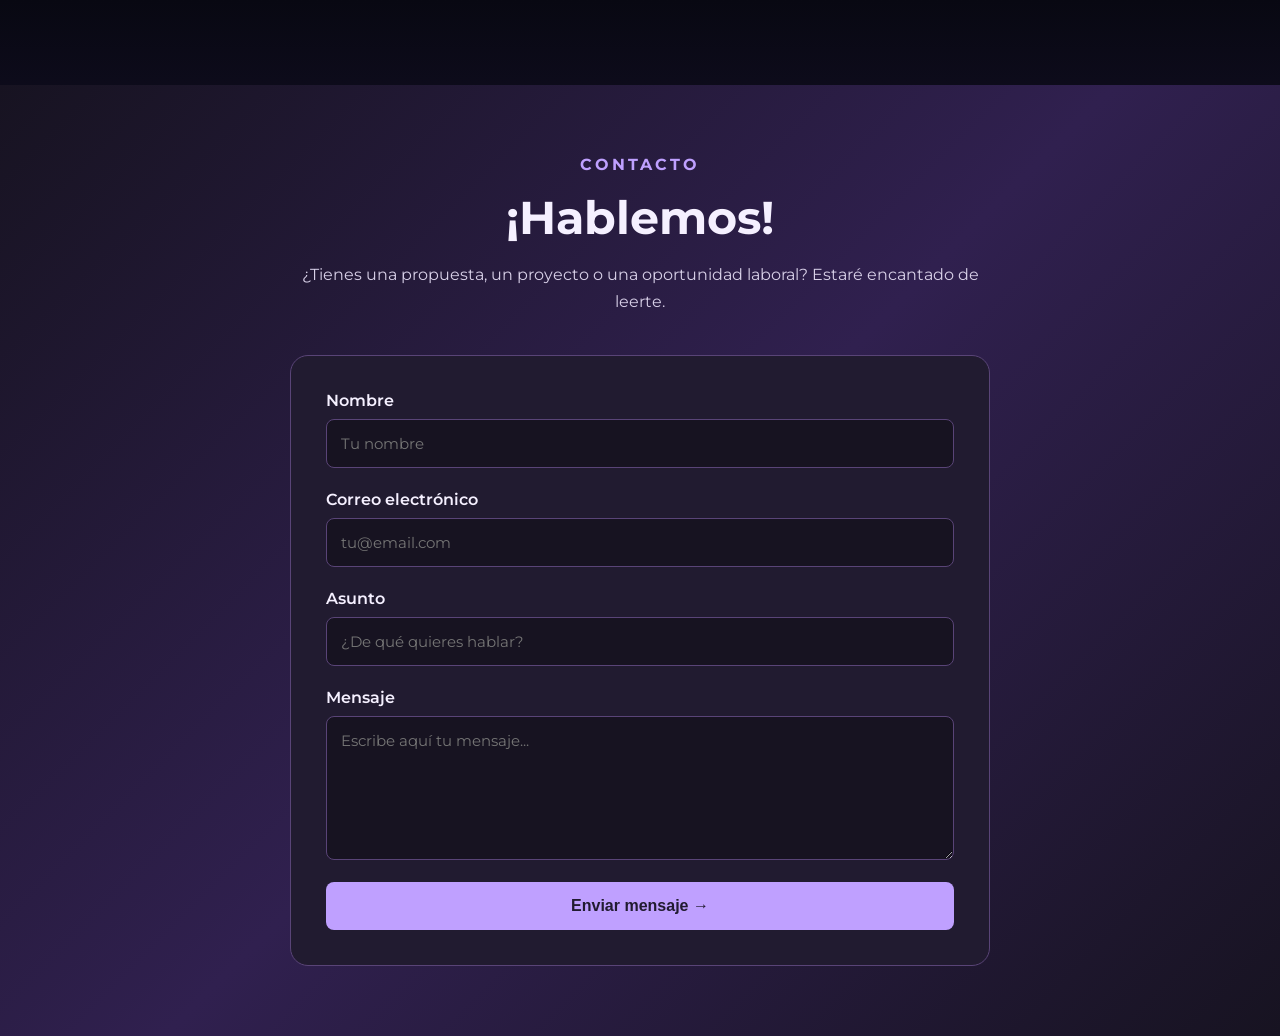
==== contacto.html @ fc7e5e3c "cambios en el header, enlaces a lnkdin, github, y curriculum completados, estilos de las paginas mej" ====
<!DOCTYPE html>
<html lang="es">

<head>
    <meta charset="UTF-8">
    <meta name="viewport" content="width=device-width, initial-scale=1.0">

    <title>Contacto | Christian Murillo</title>

    <meta name="description" content="Contacta con Christian Murillo, desarrollador web.">

    <!-- Google Fonts -->
    <link rel="preconnect" href="https://fonts.googleapis.com">
    <link rel="preconnect" href="https://fonts.gstatic.com" crossorigin>
    <link href="https://fonts.googleapis.com/css2?family=Montserrat:wght@400;600;700;800&display=swap" rel="stylesheet">

    <!-- CSS general -->
    <link rel="stylesheet" href="css/style.css">

    <!-- CSS de los componentes -->
    <link rel="stylesheet" href="css/header.css">
    <link rel="stylesheet" href="css/contacto.css">
</head>

<body>

    <!-- Cabecera -->
    <div id="header"></div>

    <!-- Contenido de contacto -->
    <main class="pagina-contacto">

        <section class="contenedor-contacto">

            <p class="etiqueta-contacto">CONTACTO</p>

            <h1>¡Hablemos!</h1>

            <p class="intro-contacto">
                ¿Tienes una propuesta, un proyecto o una oportunidad laboral?
                Estaré encantado de leerte.
            </p>

            <form
                name="contacto"
                method="POST"
                data-netlify="true"
                netlify-honeypot="bot-field"
                class="formulario-contacto"
            >

                <input type="hidden" name="form-name" value="contacto">

                <!-- Campo antispam -->
                <p class="campo-oculto">
                    <label>
                        No rellenes este campo:
                        <input name="bot-field">
                    </label>
                </p>

                <div class="campo">
                    <label for="nombre">Nombre</label>
                    <input
                        type="text"
                        id="nombre"
                        name="nombre"
                        placeholder="Tu nombre"
                        required
                    >
                </div>

                <div class="campo">
                    <label for="email">Correo electrónico</label>
                    <input
                        type="email"
                        id="email"
                        name="email"
                        placeholder="tu@email.com"
                        required
                    >
                </div>

                <div class="campo">
                    <label for="asunto">Asunto</label>
                    <input
                        type="text"
                        id="asunto"
                        name="asunto"
                        placeholder="¿De qué quieres hablar?"
                        required
                    >
                </div>

                <div class="campo">
                    <label for="mensaje">Mensaje</label>
                    <textarea
                        id="mensaje"
                        name="mensaje"
                        rows="6"
                        placeholder="Escribe aquí tu mensaje..."
                        required
                    ></textarea>
                </div>

                <button type="submit" class="boton-enviar">
                    Enviar mensaje →
                </button>

            </form>

        </section>

    </main>

    <!-- JavaScript -->
    <script src="js/contacto.js"></script>

</body>
</html>
---- css/style.css ----
/* CONFIGURACIÓN GENERAL */

* {
    margin: 0;
    padding: 0;
    box-sizing: border-box;
}


html {
    scroll-behavior: smooth;
}

    #presentacion,
    #proyectos,
    #habilidades {
    scroll-margin-top: 100px;
}


body {
    font-family: Arial, sans-serif;
    min-height: 100vh;
    margin: 0;
    padding-top: 85px;

    background: linear-gradient(
        to bottom,
        #080812 0%,
        #100D20 15%,
        #30205F 35%,
        #5636A8 50%,
        #30205F 65%,
        #100D20 85%,
        #080812 100%
    );

    background-repeat: no-repeat;
    background-attachment: fixed;
}

/* IMÁGENES GENERALES */

img {
    max-width: 100%;
}
---- css/header.css ----
/* ==========================================
   HEADER - BARRA DE NAVEGACIÓN
========================================== */


/* CABECERA FIJA */
header {
    position: fixed;
    top: 0;
    left: 0;
    width: 100%;
    z-index: 1000;
    box-sizing: border-box;

    background: rgba(41, 34, 56, 0.95);
    box-shadow: 0 3px 15px rgba(0, 0, 0, 0.35);

    backdrop-filter: blur(12px);
    -webkit-backdrop-filter: blur(12px);
}

/* BARRA DE NAVEGACIÓN */

.navbar {
    display: flex;
    justify-content: flex-start;
    align-items: center;

    width: 100%;
    box-sizing: border-box;
    padding: 12px 40px;
    gap: 30px;
}





/* ==========================================
   PERFIL: FOTO Y NOMBRE
========================================== */

.perfil {
    display: flex;
    align-items: center;
    gap: 12px;
}

.perfil img {
    width: 55px;
    height: 55px;

    border-radius: 50%;
    object-fit: cover;

    border: 2px solid #BFA0FF;
}

.perfil h2 {
    font-size: 20px;
    font-weight: 700;
    color: #FFFFFF;
}
.perfil a {
    display: block;
    border-radius: 50%;
}

.perfil img {
    transition: transform 0.3s ease;
}

.perfil a:hover img {
    transform: scale(1.08);
}

/* ==========================================
   ENLACES DE NAVEGACIÓN
========================================== */


.nav-links {
    display: flex;
    align-items: center;
    justify-content: flex-end;
    gap: 30px;

    list-style: none;
    margin: 0;
    padding: 0;
}


.nav-links li {
    position: relative;
}

.nav-links a {
    display: block;
    padding: 10px 0;

    color: #F5F0FF;

    font-size: 16px;
    font-weight: 600;

    text-decoration: none;

    transition: color 0.3s ease;
}

/* EFECTO HOVER */

.nav-links a:hover {
    color: #BFA0FF;
}

/* ==========================================
   MENÚS DESPLEGABLES
========================================== */

.dropdown {
    display: none;

    position: absolute;
    top: 100%;
    left: 0;

    min-width: 190px;

    background: #38304D;

    border: 1px solid rgba(191, 160, 255, 0.15);
    border-radius: 10px;

    box-shadow: 0 8px 20px rgba(0, 0, 0, 0.3);

    list-style: none;

    z-index: 100;
}

/* ENLACES DEL DESPLEGABLE */

.dropdown li a {
    padding: 13px 16px;

    color: #FFFFFF;

    font-size: 14px;
    font-weight: 500;

    transition: background 0.3s ease,
                color 0.3s ease;
}

/* HOVER DEL DESPLEGABLE */

.dropdown li a:hover {
    background: #51416F;
    color: #D6BFFF;
}

/* MOSTRAR DESPLEGABLE */

.nav-links li:hover > .dropdown,
.nav-links li:focus-within > .dropdown {
    display: block;
}

/* ==========================================
   ADAPTACIÓN A MÓVILES
========================================== */

@media (max-width: 700px) {
    .navbar {
        flex-direction: column;
        gap: 12px;
        padding: 10px 15px;
    }

    .nav-links {
        flex-wrap: wrap;
        justify-content: center;
        gap: 12px;
    }

    .nav-links a {
        font-size: 14px;
    }
}

/* REDES SOCIALES DEL HEADER */

.header-redes {
    display: flex;
    align-items: center;
    gap: 15px;
    margin-left: auto;
}

.header-redes a {
    display: flex;
    align-items: center;
    justify-content: center;

    width: 35px;
    height: 35px;

    transition: transform 0.3s ease;
}

.header-redes img {
    width: 100%;
    height: 100%;
    object-fit: contain;
}

.header-redes a:hover {
    transform: translateY(-3px) scale(1.08);
}
---- css/contacto.css ----
.pagina-contacto {
    min-height: 80vh;
    padding: 70px 20px;
    background: linear-gradient(135deg, #171321, #30204f, #171321);
    color: #F5F0FF;
    font-family: 'Montserrat', sans-serif;
}

.contenedor-contacto {
    max-width: 700px;
    margin: 0 auto;
}

.etiqueta-contacto {
    color: #BFA0FF;
    font-weight: 700;
    letter-spacing: 3px;
    text-align: center;
}

.contenedor-contacto h1 {
    text-align: center;
    font-size: 46px;
    margin: 15px 0;
}

.intro-contacto {
    text-align: center;
    line-height: 1.7;
    margin-bottom: 40px;
    color: #D8D0E8;
}

.formulario-contacto {
    display: flex;
    flex-direction: column;
    gap: 22px;
    padding: 35px;
    background: #211B30;
    border: 1px solid #594477;
    border-radius: 18px;
}

.campo {
    display: flex;
    flex-direction: column;
    gap: 9px;
}

.campo label {
    font-weight: 600;
}

.campo input,
.campo textarea {
    width: 100%;
    box-sizing: border-box;
    padding: 14px;
    border: 1px solid #594477;
    border-radius: 8px;
    background: #171321;
    color: white;
    font-family: inherit;
    font-size: 15px;
}

.campo input:focus,
.campo textarea:focus {
    outline: none;
    border-color: #BFA0FF;
}

.campo textarea {
    resize: vertical;
}

.boton-enviar {
    padding: 15px;
    border: none;
    border-radius: 8px;
    background: #BFA0FF;
    color: #211B30;
    font-weight: 700;
    font-size: 16px;
    cursor: pointer;
    transition: 0.3s;
}

.boton-enviar:hover {
    background: #D5C2FF;
    transform: translateY(-2px);
}

.campo-oculto {
    position: absolute;
    overflow: hidden;
    clip: rect(0, 0, 0, 0);
    height: 1px;
    width: 1px;
    margin: -1px;
    padding: 0;
    border: 0;
}

@media (max-width: 600px) {
    .pagina-contacto {
        padding: 45px 15px;
    }

    .contenedor-contacto h1 {
        font-size: 36px;
    }

    .formulario-contacto {
        padding: 22px;
    }
}
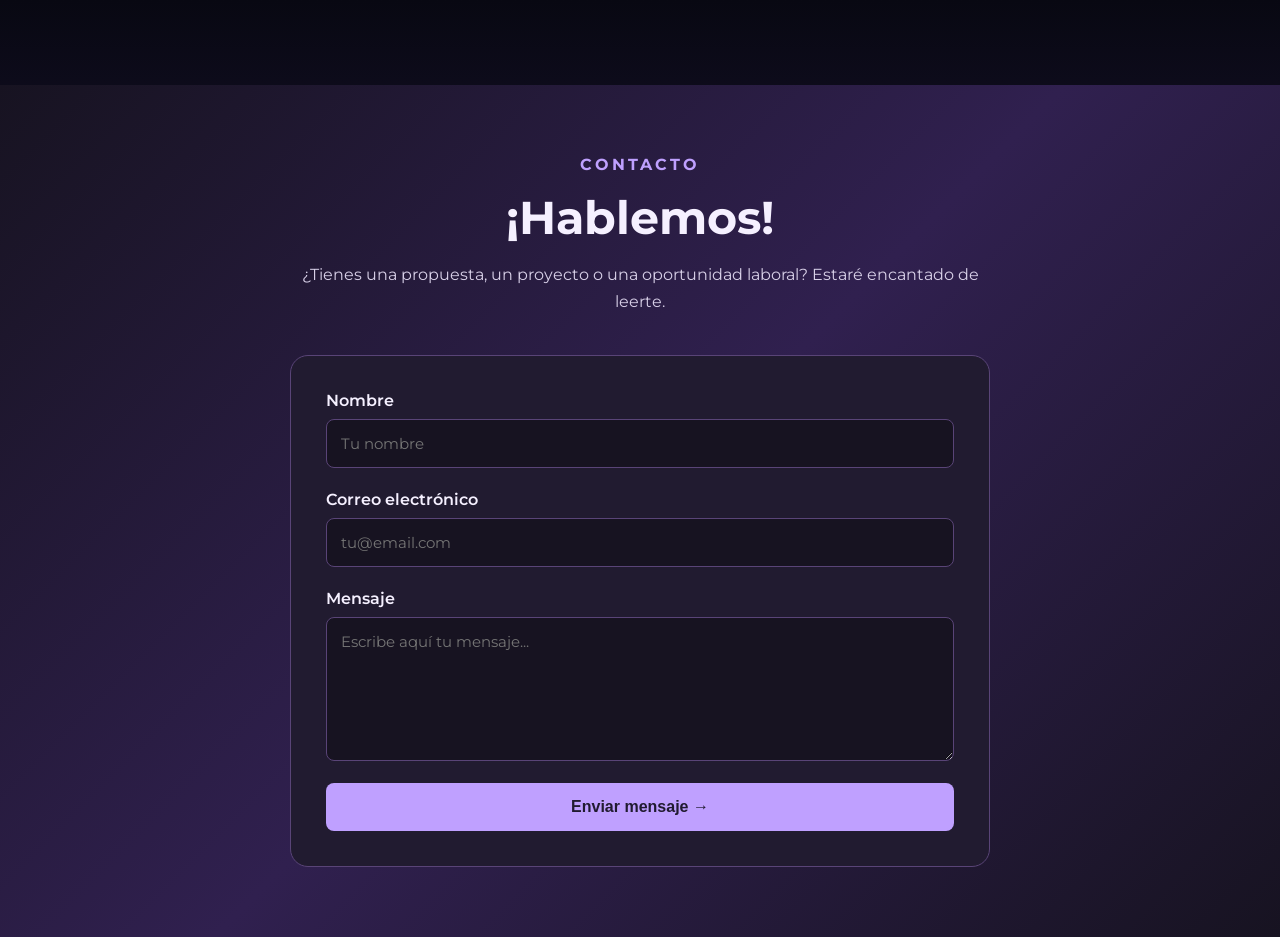
==== commit a0e5953d: "arreglo de la pagina contacto, se ha eliminado 'asunto'" ====
--- a/contacto.html
+++ b/contacto.html
@@ -83,17 +83,6 @@
                 </div>
 
                 <div class="campo">
-                    <label for="asunto">Asunto</label>
-                    <input
-                        type="text"
-                        id="asunto"
-                        name="asunto"
-                        placeholder="¿De qué quieres hablar?"
-                        required
-                    >
-                </div>
-
-                <div class="campo">
                     <label for="mensaje">Mensaje</label>
                     <textarea
                         id="mensaje"
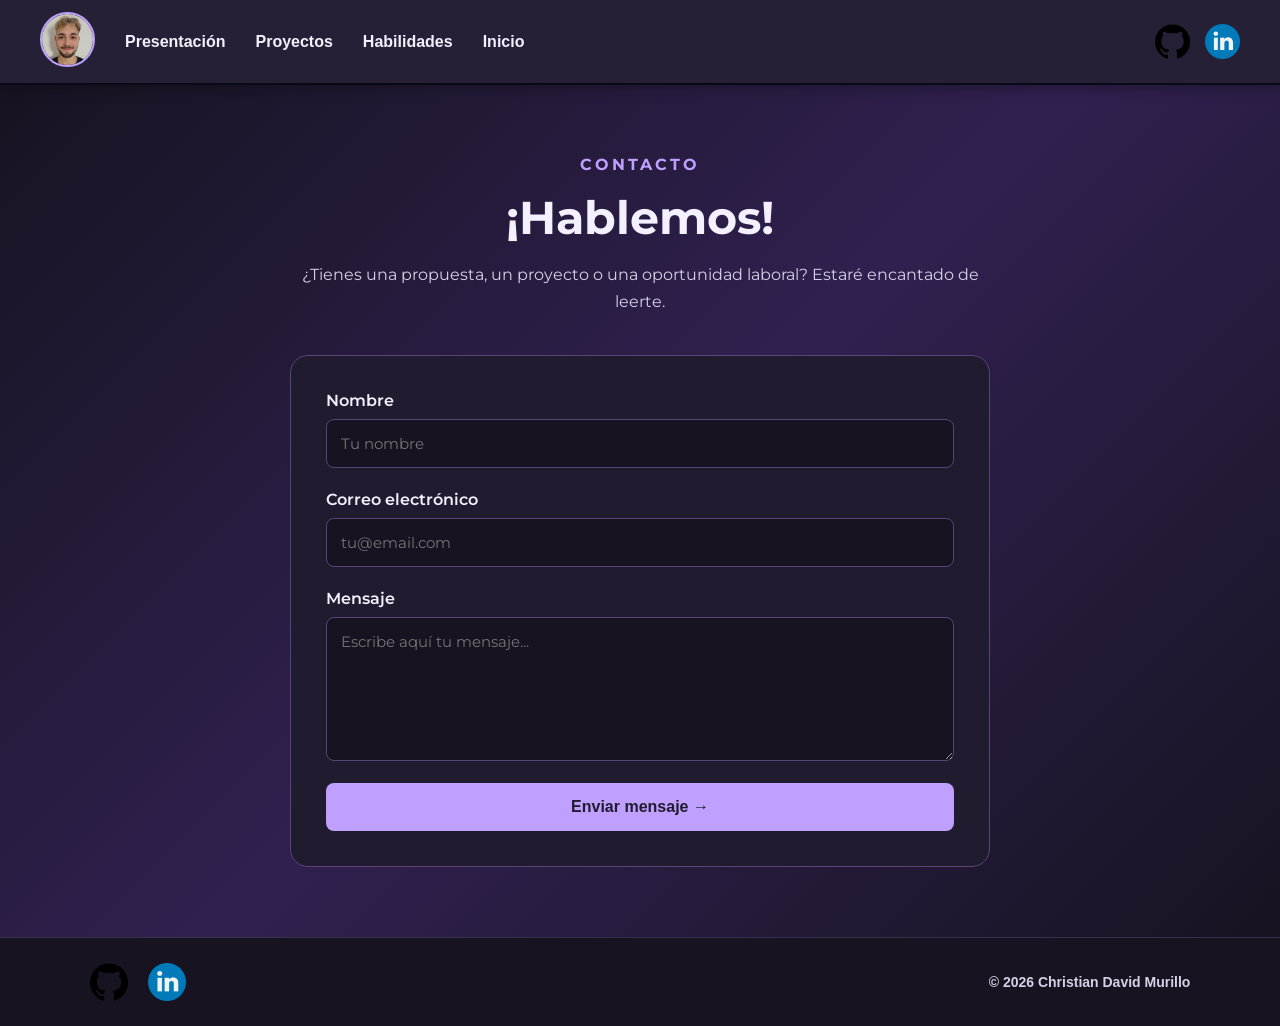
==== commit 2e2361bd: "Fix contact form with Netlify Forms and enable form detection (6b007df7463a3b58c2aff940) Co-Authored" ====
--- a/contacto.html
+++ b/contacto.html
@@ -9,6 +9,7 @@
     <title>Contacto | Christian Murillo</title>
 
     <meta name="description" content="Contacta con Christian Murillo, desarrollador web.">
+    <link rel="icon" type="image/png" href="img/logoCDM.png">
 
     <!-- Google Fonts -->
     <link rel="preconnect" href="https://fonts.googleapis.com">
@@ -21,6 +22,7 @@
     <!-- CSS de los componentes -->
     <link rel="stylesheet" href="css/header.css">
     <link rel="stylesheet" href="css/contacto.css">
+    <link rel="stylesheet" href="css/footer.css">
 </head>
 
 <body>
@@ -45,12 +47,14 @@
             <form
                 name="contacto"
                 method="POST"
+                action="/gracias"
                 data-netlify="true"
                 netlify-honeypot="bot-field"
                 class="formulario-contacto"
             >
 
                 <input type="hidden" name="form-name" value="contacto">
+                <input type="hidden" name="subject" value="Nuevo mensaje desde el portafolio (%{submissionId})">
 
                 <!-- Campo antispam -->
                 <p class="campo-oculto">
@@ -97,12 +101,17 @@
                     Enviar mensaje →
                 </button>
 
+                <p id="estado-formulario" class="estado-formulario" role="status" aria-live="polite"></p>
+
             </form>
 
         </section>
 
     </main>
 
+    <!-- Pie de página -->
+    <div id="footer-container"></div>
+
     <!-- JavaScript -->
     <script src="js/contacto.js"></script>
 
--- a/css/contacto.css
+++ b/css/contacto.css
@@ -92,6 +92,51 @@
     transform: translateY(-2px);
 }
 
+.boton-enviar:disabled {
+    opacity: 0.7;
+    cursor: wait;
+    transform: none;
+}
+
+.estado-formulario {
+    margin: 0;
+    text-align: center;
+    line-height: 1.6;
+    font-weight: 600;
+}
+
+.estado-formulario:empty {
+    display: none;
+}
+
+.estado-ok {
+    color: #9BE7B0;
+}
+
+.estado-error {
+    color: #FF9C9C;
+}
+
+.boton-volver {
+    display: inline-block;
+    margin-top: 10px;
+    padding: 15px 30px;
+    border-radius: 8px;
+    background: #BFA0FF;
+    color: #211B30;
+    font-weight: 700;
+    text-decoration: none;
+    transition: 0.3s;
+}
+
+.boton-volver:hover {
+    background: #D5C2FF;
+}
+
+.contenedor-gracias {
+    text-align: center;
+}
+
 .campo-oculto {
     position: absolute;
     overflow: hidden;
--- a/css/footer.css
+++ b/css/footer.css
@@ -0,0 +1,67 @@
+
+/* FOOTER */
+
+.footer {
+    width: 100%;
+    box-sizing: border-box;
+
+    display: flex;
+    justify-content: space-between;
+    align-items: center;
+
+    padding: 25px 7%;
+
+    background: #171321;
+    color: #F5F0FF;
+
+    border-top: 1px solid rgba(191, 160, 255, 0.2);
+}
+
+/* REDES SOCIALES */
+
+.footer-redes {
+    display: flex;
+    align-items: center;
+    gap: 20px;
+}
+
+.footer-redes a {
+    display: flex;
+    align-items: center;
+    justify-content: center;
+
+    width: 38px;
+    height: 38px;
+
+    transition: transform 0.3s ease;
+}
+
+.footer-redes img {
+    width: 100%;
+    height: 100%;
+    object-fit: contain;
+}
+
+.footer-redes a:hover {
+    transform: translateY(-4px);
+}
+
+/* AUTOR */
+
+.footer-autor p {
+    margin: 0;
+    font-size: 14px;
+    font-weight: 600;
+    color: #D8D0E8;
+}
+
+/* MÓVILES */
+
+@media (max-width: 600px) {
+    .footer {
+        flex-direction: column;
+        gap: 18px;
+        padding: 25px 15px;
+        text-align: center;
+    }
+}
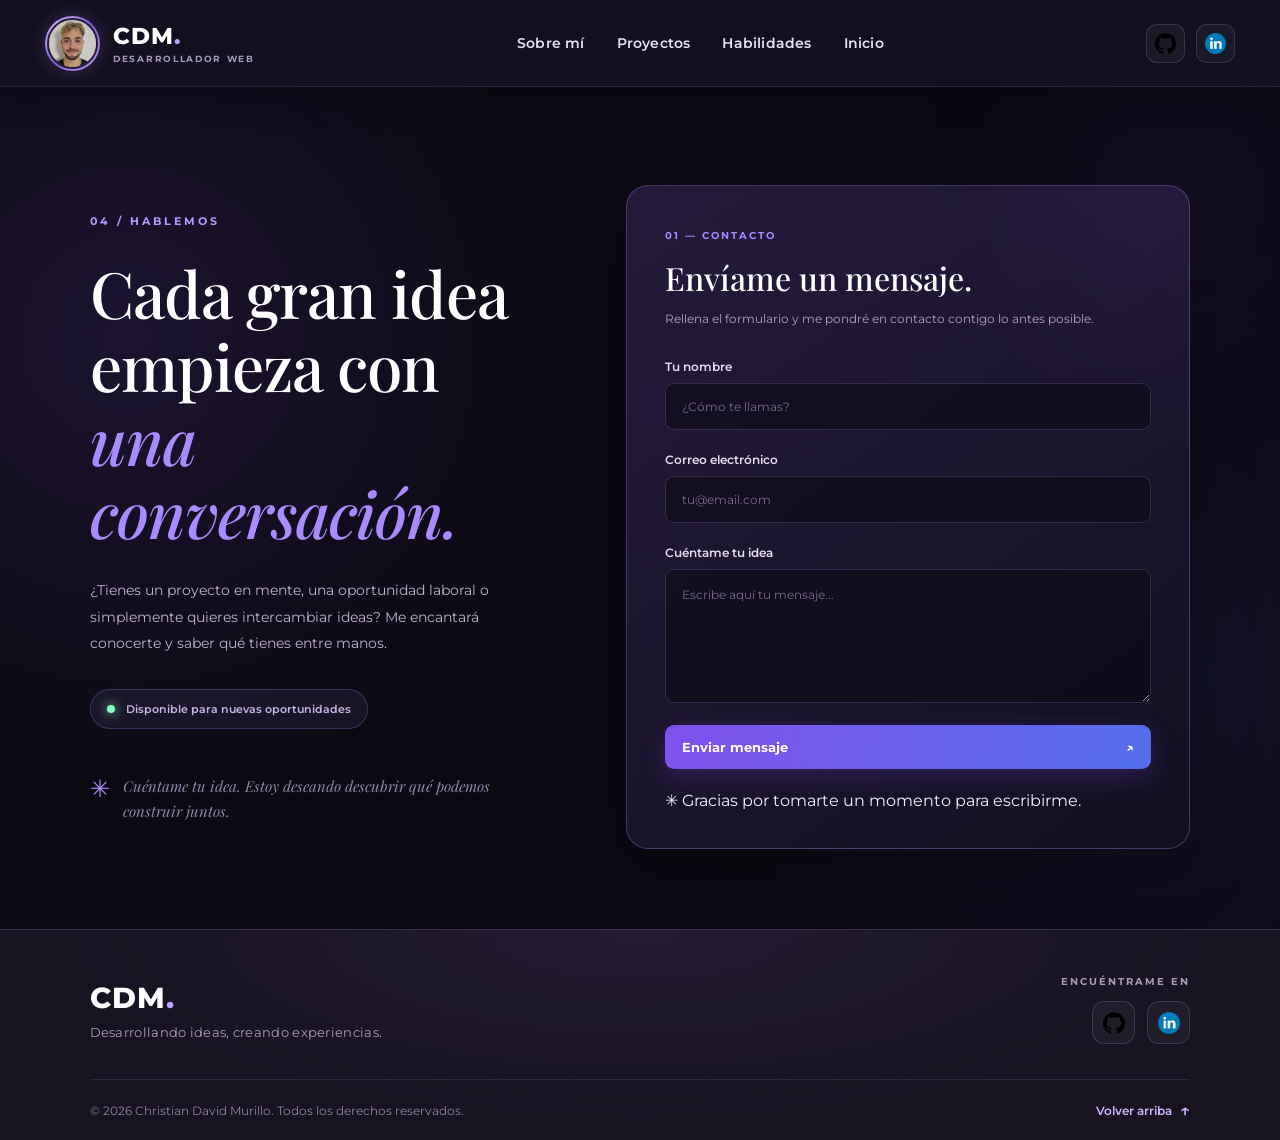
==== commit c438c56c: "Mejorar diseño de proyectos y animaciones del portfolio" ====
--- a/contacto.html
+++ b/contacto.html
@@ -6,7 +6,7 @@
     <meta charset="UTF-8">
     <meta name="viewport" content="width=device-width, initial-scale=1.0">
 
-    <title>Contacto | Christian Murillo</title>
+    <title>Contacto | Christian David Murillo</title>
 
     <meta name="description" content="Contacta con Christian Murillo, desarrollador web.">
     <link rel="icon" type="image/png" href="img/logoCDM.png">
@@ -14,12 +14,13 @@
     <!-- Google Fonts -->
     <link rel="preconnect" href="https://fonts.googleapis.com">
     <link rel="preconnect" href="https://fonts.gstatic.com" crossorigin>
-    <link href="https://fonts.googleapis.com/css2?family=Montserrat:wght@400;600;700;800&display=swap" rel="stylesheet">
 
-    <!-- CSS general -->
+    <link href="https://fonts.googleapis.com/css2?family=Montserrat:wght@400;500;600;700;800&family=Playfair+Display:wght@400;500;600&display=swap"
+          rel="stylesheet">
+
+    <!-- CSS -->
+    <link rel="stylesheet" href="css/animaciones.css">
     <link rel="stylesheet" href="css/style.css">
-
-    <!-- CSS de los componentes -->
     <link rel="stylesheet" href="css/header.css">
     <link rel="stylesheet" href="css/contacto.css">
     <link rel="stylesheet" href="css/footer.css">
@@ -27,92 +28,149 @@
 
 <body>
 
-    <!-- Cabecera -->
+    <!-- HEADER -->
     <div id="header"></div>
 
-    <!-- Contenido de contacto -->
     <main class="pagina-contacto">
 
         <section class="contenedor-contacto">
 
-            <p class="etiqueta-contacto">CONTACTO</p>
+            <!-- PRESENTACIÓN IZQUIERDA -->
+            <div class="contenido-contacto">
 
-            <h1>¡Hablemos!</h1>
+                <span class="sobre-titulo-contacto">04 / HABLEMOS</span>
 
-            <p class="intro-contacto">
-                ¿Tienes una propuesta, un proyecto o una oportunidad laboral?
-                Estaré encantado de leerte.
-            </p>
+                <h1>
+                    Cada gran idea
+                    empieza con
+                    <span>una conversación.</span>
+                </h1>
 
-            <form
-                name="contacto"
-                method="POST"
-                action="/gracias"
-                data-netlify="true"
-                netlify-honeypot="bot-field"
-                class="formulario-contacto"
-            >
+                <p class="intro-contacto">
+                    ¿Tienes un proyecto en mente, una oportunidad
+                    laboral o simplemente quieres intercambiar ideas?
 
-                <input type="hidden" name="form-name" value="contacto">
-                <input type="hidden" name="subject" value="Nuevo mensaje desde el portafolio (%{submissionId})">
-
-                <!-- Campo antispam -->
-                <p class="campo-oculto">
-                    <label>
-                        No rellenes este campo:
-                        <input name="bot-field">
-                    </label>
+                    Me encantará conocerte y saber qué tienes entre manos.
                 </p>
 
-                <div class="campo">
-                    <label for="nombre">Nombre</label>
-                    <input
-                        type="text"
-                        id="nombre"
-                        name="nombre"
-                        placeholder="Tu nombre"
-                        required
-                    >
+                <div class="disponibilidad-contacto">
+                    <span class="punto-contacto"></span>
+                    Disponible para nuevas oportunidades
                 </div>
 
-                <div class="campo">
-                    <label for="email">Correo electrónico</label>
-                    <input
-                        type="email"
-                        id="email"
-                        name="email"
-                        placeholder="tu@email.com"
-                        required
-                    >
+                <div class="detalle-contacto">
+                    <span class="detalle-contacto-icono">✳</span>
+
+                    <p>
+                        Cuéntame tu idea. Estoy deseando descubrir
+                        qué podemos construir juntos.
+                    </p>
                 </div>
 
-                <div class="campo">
-                    <label for="mensaje">Mensaje</label>
-                    <textarea
-                        id="mensaje"
-                        name="mensaje"
-                        rows="6"
-                        placeholder="Escribe aquí tu mensaje..."
-                        required
-                    ></textarea>
+            </div>
+
+            <!-- FORMULARIO DERECHA -->
+            <div class="panel-formulario">
+
+                <div class="cabecera-formulario">
+
+                    <span class="numero-formulario">01 — CONTACTO</span>
+
+                    <h2>Envíame un mensaje.</h2>
+
+                    <p>
+                        Rellena el formulario y me pondré en contacto
+                        contigo lo antes posible.
+                    </p>
+
                 </div>
 
-                <button type="submit" class="boton-enviar">
-                    Enviar mensaje →
-                </button>
+                <form
+                    name="contacto"
+                    method="POST"
+                    action="/gracias"
+                    data-netlify="true"
+                    netlify-honeypot="bot-field"
+                    class="formulario-contacto"
+                >
 
-                <p id="estado-formulario" class="estado-formulario" role="status" aria-live="polite"></p>
+                    <input type="hidden" name="form-name" value="contacto">
+                    <input type="hidden" name="subject" value="Nuevo mensaje desde el portafolio (%{submissionId})">
 
-            </form>
+                    <!-- CAMPO ANTISPAM -->
+                    <p class="campo-oculto">
+                        <label>
+                            No rellenes este campo:
+                            <input name="bot-field">
+                        </label>
+                    </p>
+
+                    <div class="campo">
+                        <label for="nombre">Tu nombre</label>
+
+                        <input
+                            type="text"
+                            id="nombre"
+                            name="nombre"
+                            placeholder="¿Cómo te llamas?"
+                            autocomplete="name"
+                            required
+                        >
+                    </div>
+
+                    <div class="campo">
+                        <label for="email">Correo electrónico</label>
+
+                        <input
+                            type="email"
+                            id="email"
+                            name="email"
+                            placeholder="tu@email.com"
+                            autocomplete="email"
+                            required
+                        >
+                    </div>
+
+                    <div class="campo">
+                        <label for="mensaje">Cuéntame tu idea</label>
+
+                        <textarea
+                            id="mensaje"
+                            name="mensaje"
+                            rows="5"
+                            placeholder="Escribe aquí tu mensaje..."
+                            required
+                        ></textarea>
+                    </div>
+
+                    <button type="submit" class="boton-enviar">
+                        <span>Enviar mensaje</span>
+                        <span class="flecha-enviar">↗</span>
+                    </button>
+
+                    <p class="nota-formulario">
+                        ✳ Gracias por tomarte un momento para escribirme.
+                    </p>
+
+                    <p
+                        id="estado-formulario"
+                        class="estado-formulario"
+                        role="status"
+                        aria-live="polite"
+                    ></p>
+
+                </form>
+
+            </div>
 
         </section>
 
     </main>
 
-    <!-- Pie de página -->
+    <!-- FOOTER -->
     <div id="footer-container"></div>
 
-    <!-- JavaScript -->
+    <!-- JAVASCRIPT -->
     <script src="js/contacto.js"></script>
 
 </body>
--- a/css/animaciones.css
+++ b/css/animaciones.css
@@ -0,0 +1,149 @@
+
+/* =========================================
+   ANIMACIONES GENERALES
+========================================= */
+
+/* Entrada suave de elementos */
+
+.revelar {
+    opacity: 0;
+    transform: translateY(35px);
+    transition:
+        opacity 0.8s ease,
+        transform 0.8s cubic-bezier(0.2, 0.7, 0.2, 1);
+}
+
+.revelar.visible {
+    opacity: 1;
+    transform: translateY(0);
+}
+
+/* Entrada especial para el título principal */
+
+#presentacion h1,
+#presentacion h2 {
+    animation: aparecerTitulo 1s ease both;
+}
+
+@keyframes aparecerTitulo {
+    from {
+        opacity: 0;
+        transform: translateY(25px);
+        filter: blur(5px);
+    }
+
+    to {
+        opacity: 1;
+        transform: translateY(0);
+        filter: blur(0);
+    }
+}
+
+/* =========================================
+   BRILLO DINÁMICO DE LAS TARJETAS
+========================================= */
+
+.efecto-brillo {
+    position: relative;
+    isolation: isolate;
+    overflow: hidden;
+}
+
+.efecto-brillo::before {
+    content: "";
+    position: absolute;
+    inset: 0;
+    z-index: -1;
+    pointer-events: none;
+
+    background: radial-gradient(
+        350px circle at var(--mouse-x, 50%) var(--mouse-y, 50%),
+        rgba(177, 133, 255, 0.18),
+        transparent 65%
+    );
+
+    opacity: 0;
+    transition: opacity 0.35s ease;
+}
+
+.efecto-brillo:hover::before {
+    opacity: 1;
+}
+
+/* =========================================
+   NAVBAR AL HACER SCROLL
+========================================= */
+
+.site-header {
+    transition:
+        background 0.35s ease,
+        box-shadow 0.35s ease,
+        padding 0.35s ease;
+}
+
+.site-header.navbar-scroll {
+    background: rgba(12, 9, 25, 0.94);
+    box-shadow: 0 8px 30px rgba(0, 0, 0, 0.3);
+    backdrop-filter: blur(18px);
+}
+
+/* =========================================
+   BARRA DE PROGRESO
+========================================= */
+
+.barra-progreso {
+    position: fixed;
+    top: 0;
+    left: 0;
+    width: 0%;
+    height: 3px;
+    z-index: 9999;
+
+    background: linear-gradient(
+        90deg,
+        #6845a5,
+        #a985ec,
+        #d6bfff
+    );
+
+    box-shadow: 0 0 12px rgba(169, 133, 236, 0.7);
+}
+
+/* =========================================
+   ACCESIBILIDAD
+========================================= */
+
+@media (prefers-reduced-motion: reduce) {
+    .revelar,
+    .site-header,
+    .efecto-brillo::before {
+        transition: none !important;
+    }
+
+    #presentacion h1,
+    #presentacion h2 {
+        animation: none !important;
+    }
+
+    .revelar {
+        opacity: 1;
+        transform: none;
+    }
+}
+body {
+    opacity: 1;
+}
+
+body.pagina-cargada {
+    animation: entradaPagina 0.7s ease both;
+}
+
+@keyframes entradaPagina {
+    from {
+        opacity: 0.85;
+    }
+
+    to {
+        opacity: 1;
+    }
+}
--- a/css/style.css
+++ b/css/style.css
@@ -7,41 +7,93 @@
     box-sizing: border-box;
 }
 
-
 html {
     scroll-behavior: smooth;
 }
 
-    #presentacion,
-    #proyectos,
-    #habilidades {
-    scroll-margin-top: 100px;
+body {
+    font-family: 'Montserrat', sans-serif;
+    min-height: 100vh;
+    padding-top: 85px;
+    background: #0b0912;
+    color: #ffffff;
 }
-
-
-body {
-    font-family: Arial, sans-serif;
-    min-height: 100vh;
-    margin: 0;
-    padding-top: 85px;
-
-    background: linear-gradient(
-        to bottom,
-        #080812 0%,
-        #100D20 15%,
-        #30205F 35%,
-        #5636A8 50%,
-        #30205F 65%,
-        #100D20 85%,
-        #080812 100%
-    );
-
-    background-repeat: no-repeat;
-    background-attachment: fixed;
-}
-
-/* IMÁGENES GENERALES */
 
 img {
     max-width: 100%;
 }
+
+#presentacion,
+#proyectos,
+#habilidades {
+    scroll-margin-top: 100px;
+}
+
+::selection {
+    background: #8153dc;
+    color: white;
+}
+
+/* ANIMACIONES GENERALES */
+
+.hero-texto,
+.hero-foto {
+    opacity: 0;
+    transition: opacity 0.9s ease, transform 0.9s ease;
+}
+
+.hero-texto {
+    transform: translateX(-35px);
+}
+
+.hero-foto {
+    transform: translateX(35px);
+}
+
+.pagina-cargada .hero-texto,
+.pagina-cargada .hero-foto {
+    opacity: 1;
+    transform: translateX(0);
+}
+
+/* ELEMENTOS QUE APARECEN AL HACER SCROLL */
+
+.revelar {
+    opacity: 0;
+    transform: translateY(35px);
+    transition: opacity 0.7s ease, transform 0.7s ease;
+}
+
+.revelar.visible {
+    opacity: 1;
+    transform: translateY(0);
+}
+
+/* MOVIMIENTO FLOTANTE DE LA FOTO */
+
+.hero-foto-marco {
+    animation: fotoFlotante 5s ease-in-out infinite;
+}
+
+@keyframes fotoFlotante {
+    0%, 100% {
+        transform: translateY(0);
+    }
+
+    50% {
+        transform: translateY(-12px);
+    }
+}
+
+/* ACCESIBILIDAD */
+
+@media (prefers-reduced-motion: reduce) {
+    *,
+    *::before,
+    *::after {
+        animation-duration: 0.01ms !important;
+        animation-iteration-count: 1 !important;
+        transition-duration: 0.01ms !important;
+        scroll-behavior: auto !important;
+    }
+}
--- a/css/header.css
+++ b/css/header.css
@@ -1,223 +1,418 @@
 
 /* ==========================================
-   HEADER - BARRA DE NAVEGACIÓN
-========================================== */
-
-
-/* CABECERA FIJA */
-header {
+   HEADER PREMIUM - CDM
+========================================== */
+
+.site-header {
     position: fixed;
     top: 0;
     left: 0;
     width: 100%;
     z-index: 1000;
+
+    background: rgba(20, 16, 32, 0.88);
+
+    border-bottom: 1px solid rgba(191, 160, 255, 0.13);
+
+    box-shadow: 0 8px 35px rgba(0, 0, 0, 0.25);
+
+    backdrop-filter: blur(20px);
+    -webkit-backdrop-filter: blur(20px);
+
     box-sizing: border-box;
-
-    background: rgba(41, 34, 56, 0.95);
-    box-shadow: 0 3px 15px rgba(0, 0, 0, 0.35);
-
-    backdrop-filter: blur(12px);
-    -webkit-backdrop-filter: blur(12px);
-}
-
-/* BARRA DE NAVEGACIÓN */
+}
+
+/* ==========================================
+   CONTENEDOR PRINCIPAL
+========================================== */
 
 .navbar {
     display: flex;
-    justify-content: flex-start;
-    align-items: center;
+    align-items: center;
+    justify-content: space-between;
 
     width: 100%;
+    max-width: 1500px;
+    min-height: 86px;
+
+    margin: 0 auto;
+    padding: 12px 45px;
+
     box-sizing: border-box;
-    padding: 12px 40px;
     gap: 30px;
 }
 
-
-
-
-
-/* ==========================================
-   PERFIL: FOTO Y NOMBRE
-========================================== */
+/* ==========================================
+   MARCA Y PERFIL
+========================================== */
+
+.brand {
+    display: flex;
+    align-items: center;
+    gap: 13px;
+
+    flex-shrink: 0;
+
+    text-decoration: none;
+}
 
 .perfil {
     display: flex;
     align-items: center;
-    gap: 12px;
-}
-
-.perfil img {
+    justify-content: center;
+
     width: 55px;
     height: 55px;
 
     border-radius: 50%;
+
+    background: linear-gradient(
+        135deg,
+        #D6BFFF,
+        #805AD5,
+        #BFA0FF
+    );
+
+    padding: 2px;
+
+    box-shadow: 0 0 18px rgba(167, 139, 250, 0.25);
+
+    transition: transform 0.35s ease,
+                box-shadow 0.35s ease;
+}
+
+.perfil img {
+    display: block;
+
+    width: 100%;
+    height: 100%;
+
+    border-radius: 50%;
     object-fit: cover;
 
-    border: 2px solid #BFA0FF;
-}
-
-.perfil h2 {
-    font-size: 20px;
+    border: 2px solid #211A30;
+}
+
+.brand:hover .perfil {
+    transform: rotate(-7deg) scale(1.07);
+
+    box-shadow: 0 0 25px rgba(191, 160, 255, 0.55);
+}
+
+.brand-info {
+    display: flex;
+    flex-direction: column;
+    gap: 3px;
+}
+
+.brand-name {
+    color: #FFFFFF;
+
+    font-size: 23px;
+    font-weight: 800;
+    letter-spacing: 1px;
+}
+
+.brand-name span {
+    color: #BFA0FF;
+}
+
+.brand-subtitle {
+    color: #A99BBF;
+
+    font-size: 9px;
     font-weight: 700;
-    color: #FFFFFF;
-}
-.perfil a {
-    display: block;
-    border-radius: 50%;
-}
-
-.perfil img {
-    transition: transform 0.3s ease;
-}
-
-.perfil a:hover img {
-    transform: scale(1.08);
+    letter-spacing: 1.7px;
 }
 
 /* ==========================================
    ENLACES DE NAVEGACIÓN
 ========================================== */
 
-
 .nav-links {
     display: flex;
     align-items: center;
-    justify-content: flex-end;
-    gap: 30px;
+    justify-content: center;
+
+    gap: clamp(18px, 2.5vw, 38px);
 
     list-style: none;
     margin: 0;
     padding: 0;
 }
 
-
 .nav-links li {
+    display: flex;
+    align-items: center;
+}
+
+.nav-link {
     position: relative;
-}
-
-.nav-links a {
-    display: block;
-    padding: 10px 0;
-
-    color: #F5F0FF;
-
+
+    display: inline-flex;
+    align-items: center;
+    gap: 7px;
+
+    padding: 12px 0;
+
+    color: #E9E2F5;
+
+    font-size: 14px;
+    font-weight: 600;
+    letter-spacing: 0.2px;
+
+    text-decoration: none;
+
+    transition: color 0.3s ease,
+                transform 0.3s ease;
+}
+
+/* SUBRAYADO ANIMADO */
+
+.nav-link::after {
+    content: "";
+
+    position: absolute;
+    left: 0;
+    bottom: 3px;
+
+    width: 0;
+    height: 2px;
+
+    border-radius: 10px;
+
+    background: linear-gradient(
+        90deg,
+        #9875E8,
+        #D6BFFF
+    );
+
+    box-shadow: 0 0 10px rgba(191, 160, 255, 0.6);
+
+    transition: width 0.3s ease;
+}
+
+.nav-link:hover {
+    color: #CDB5FF;
+}
+
+.nav-link:hover::after {
+    width: 100%;
+}
+
+/* ==========================================
+   BOTÓN CONTACTO
+========================================== */
+
+.nav-links .nav-contacto {
+    padding: 11px 19px;
+
+    color: #FFFFFF;
+
+    border: 1px solid rgba(191, 160, 255, 0.5);
+    border-radius: 10px;
+
+    background: linear-gradient(
+        135deg,
+        rgba(142, 103, 220, 0.28),
+        rgba(95, 65, 150, 0.22)
+    );
+
+    box-shadow: 0 0 15px rgba(142, 103, 220, 0.10);
+
+    transition: background 0.3s ease,
+                box-shadow 0.3s ease,
+                transform 0.3s ease;
+}
+
+.nav-links .nav-contacto::after {
+    display: none;
+}
+
+.nav-links .nav-contacto:hover {
+    color: #FFFFFF;
+
+    background: linear-gradient(
+        135deg,
+        #9169D6,
+        #7650B7
+    );
+
+    box-shadow: 0 0 22px rgba(167, 139, 250, 0.35);
+
+    transform: translateY(-2px);
+}
+
+.flecha-contacto {
     font-size: 16px;
-    font-weight: 600;
-
-    text-decoration: none;
-
-    transition: color 0.3s ease;
-}
-
-/* EFECTO HOVER */
-
-.nav-links a:hover {
-    color: #BFA0FF;
-}
-
-/* ==========================================
-   MENÚS DESPLEGABLES
-========================================== */
-
-.dropdown {
-    display: none;
-
-    position: absolute;
-    top: 100%;
-    left: 0;
-
-    min-width: 190px;
-
-    background: #38304D;
-
-    border: 1px solid rgba(191, 160, 255, 0.15);
-    border-radius: 10px;
-
-    box-shadow: 0 8px 20px rgba(0, 0, 0, 0.3);
-
-    list-style: none;
-
-    z-index: 100;
-}
-
-/* ENLACES DEL DESPLEGABLE */
-
-.dropdown li a {
-    padding: 13px 16px;
-
-    color: #FFFFFF;
-
-    font-size: 14px;
-    font-weight: 500;
-
-    transition: background 0.3s ease,
-                color 0.3s ease;
-}
-
-/* HOVER DEL DESPLEGABLE */
-
-.dropdown li a:hover {
-    background: #51416F;
-    color: #D6BFFF;
-}
-
-/* MOSTRAR DESPLEGABLE */
-
-.nav-links li:hover > .dropdown,
-.nav-links li:focus-within > .dropdown {
-    display: block;
-}
-
-/* ==========================================
-   ADAPTACIÓN A MÓVILES
-========================================== */
-
-@media (max-width: 700px) {
+    transition: transform 0.3s ease;
+}
+
+.nav-contacto:hover .flecha-contacto {
+    transform: translate(3px, -3px);
+}
+
+/* ==========================================
+   REDES SOCIALES
+========================================== */
+
+.header-redes {
+    display: flex;
+    align-items: center;
+    gap: 11px;
+
+    flex-shrink: 0;
+}
+
+.header-redes a {
+    display: flex;
+    align-items: center;
+    justify-content: center;
+
+    width: 39px;
+    height: 39px;
+
+    border: 1px solid rgba(191, 160, 255, 0.18);
+    border-radius: 11px;
+
+    background: rgba(255, 255, 255, 0.045);
+
+    transition: transform 0.3s ease,
+                background 0.3s ease,
+                border-color 0.3s ease,
+                box-shadow 0.3s ease;
+}
+
+.header-redes img {
+    width: 21px;
+    height: 21px;
+
+    object-fit: contain;
+}
+
+.header-redes a:hover {
+    transform: translateY(-4px);
+
+    background: rgba(191, 160, 255, 0.15);
+
+    border-color: rgba(191, 160, 255, 0.7);
+
+    box-shadow: 0 5px 18px rgba(167, 139, 250, 0.18);
+}
+
+/* ==========================================
+   TABLETS
+========================================== */
+
+@media (max-width: 1050px) {
+
     .navbar {
-        flex-direction: column;
-        gap: 12px;
-        padding: 10px 15px;
+        padding: 12px 25px;
+        gap: 20px;
     }
 
     .nav-links {
+        gap: 18px;
+    }
+
+    .nav-link {
+        font-size: 13px;
+    }
+
+    .brand-subtitle {
+        font-size: 8px;
+    }
+}
+
+/* ==========================================
+   MÓVILES
+========================================== */
+
+@media (max-width: 760px) {
+
+    .navbar {
         flex-wrap: wrap;
         justify-content: center;
-        gap: 12px;
-    }
-
-    .nav-links a {
-        font-size: 14px;
-    }
-}
-
-/* REDES SOCIALES DEL HEADER */
-
-.header-redes {
-    display: flex;
-    align-items: center;
-    gap: 15px;
-    margin-left: auto;
-}
-
-.header-redes a {
-    display: flex;
-    align-items: center;
-    justify-content: center;
-
-    width: 35px;
-    height: 35px;
-
-    transition: transform 0.3s ease;
-}
-
-.header-redes img {
-    width: 100%;
-    height: 100%;
-    object-fit: contain;
-}
-
-.header-redes a:hover {
-    transform: translateY(-3px) scale(1.08);
-}
-
+
+        gap: 10px 20px;
+        padding: 12px 15px;
+    }
+
+    .brand {
+        margin-right: auto;
+    }
+
+    .perfil {
+        width: 44px;
+        height: 44px;
+    }
+
+    .brand-name {
+        font-size: 19px;
+    }
+
+    .header-redes {
+        margin-left: auto;
+    }
+
+    .header-redes a {
+        width: 34px;
+        height: 34px;
+    }
+
+    .header-redes img {
+        width: 18px;
+        height: 18px;
+    }
+
+    .nav-links {
+        order: 3;
+
+        width: 100%;
+
+        justify-content: center;
+        flex-wrap: wrap;
+
+        gap: 4px 20px;
+    }
+
+    .nav-link {
+        font-size: 12px;
+        padding: 8px 0;
+    }
+
+    .nav-links .nav-contacto {
+        padding: 8px 12px;
+    }
+}
+
+/* PANTALLAS MUY PEQUEÑAS */
+
+@media (max-width: 380px) {
+
+    .navbar {
+        gap: 10px;
+    }
+
+    .brand-subtitle {
+        letter-spacing: 1px;
+    }
+
+    .nav-links {
+        gap: 4px 13px;
+    }
+
+    .nav-link {
+        font-size: 11px;
+    }
+}
+
+/* RESPETAR PREFERENCIAS DE MOVIMIENTO */
+
+@media (prefers-reduced-motion: reduce) {
+    .site-header *,
+    .site-header *::before,
+    .site-header *::after {
+        transition: none !important;
+    }
+}
--- a/css/contacto.css
+++ b/css/contacto.css
@@ -1,45 +1,221 @@
+
+/* ==========================================
+   CONTACTO - DISEÑO CREATIVO
+========================================== */
 
 .pagina-contacto {
-    min-height: 80vh;
-    padding: 70px 20px;
-    background: linear-gradient(135deg, #171321, #30204f, #171321);
+    position: relative;
+    min-height: 85vh;
+    padding: 100px 7% 80px;
+    overflow: hidden;
+
     color: #F5F0FF;
-    font-family: 'Montserrat', sans-serif;
-}
+    background:
+        radial-gradient(
+            circle at 10% 30%,
+            rgba(115, 72, 205, 0.16),
+            transparent 35%
+        ),
+        radial-gradient(
+            circle at 90% 70%,
+            rgba(65, 75, 190, 0.13),
+            transparent 35%
+        );
+}
+
+/* CONTENEDOR GENERAL */
 
 .contenedor-contacto {
-    max-width: 700px;
+    position: relative;
+    z-index: 1;
+
+    display: grid;
+    grid-template-columns: 0.9fr 1.1fr;
+    align-items: center;
+    gap: 75px;
+
+    width: 100%;
+    max-width: 1250px;
     margin: 0 auto;
 }
 
-.etiqueta-contacto {
-    color: #BFA0FF;
+/* ==========================================
+   PRESENTACIÓN
+========================================== */
+
+.contenido-contacto {
+    animation: aparecerContacto 0.8s ease both;
+}
+
+.sobre-titulo-contacto {
+    display: inline-block;
+    margin-bottom: 28px;
+
+    color: #B69AFF;
+    font-size: 11px;
     font-weight: 700;
     letter-spacing: 3px;
-    text-align: center;
-}
-
-.contenedor-contacto h1 {
-    text-align: center;
-    font-size: 46px;
-    margin: 15px 0;
+}
+
+.contenido-contacto h1 {
+    color: #fff;
+    font-family: 'Playfair Display', serif;
+    font-size: clamp(43px, 5vw, 65px);
+    font-weight: 500;
+    line-height: 1.15;
+    letter-spacing: -1px;
+}
+
+.contenido-contacto h1 span {
+    display: block;
+    color: #A98AFF;
+    font-style: italic;
 }
 
 .intro-contacto {
-    text-align: center;
+    max-width: 470px;
+    margin-top: 27px;
+
+    color: #BDB3CF;
+    font-size: 14px;
+    line-height: 1.9;
+}
+
+/* DISPONIBILIDAD */
+
+.disponibilidad-contacto {
+    display: inline-flex;
+    align-items: center;
+    gap: 11px;
+
+    margin-top: 32px;
+    padding: 12px 16px;
+
+    color: #C8B8E8;
+    background: rgba(169, 138, 255, 0.08);
+    border: 1px solid rgba(169, 138, 255, 0.25);
+    border-radius: 30px;
+
+    font-size: 11px;
+    font-weight: 600;
+}
+
+.punto-contacto {
+    width: 8px;
+    height: 8px;
+    flex-shrink: 0;
+    border-radius: 50%;
+    background: #8DFFBD;
+    box-shadow: 0 0 12px #8DFFBD;
+
+    animation: pulsoContacto 2s infinite;
+}
+
+/* DETALLE INFERIOR */
+
+.detalle-contacto {
+    display: flex;
+    align-items: flex-start;
+    gap: 13px;
+
+    max-width: 400px;
+    margin-top: 45px;
+}
+
+.detalle-contacto-icono {
+    color: #A98AFF;
+    font-size: 24px;
+}
+
+.detalle-contacto p {
+    color: #9185A8;
+    font-family: 'Playfair Display', serif;
+    font-size: 15px;
+    font-style: italic;
     line-height: 1.7;
-    margin-bottom: 40px;
-    color: #D8D0E8;
-}
+}
+
+/* ==========================================
+   PANEL DEL FORMULARIO
+========================================== */
+
+.panel-formulario {
+    position: relative;
+    padding: 38px;
+
+    background: linear-gradient(
+        145deg,
+        rgba(39, 29, 64, 0.93),
+        rgba(19, 15, 32, 0.97)
+    );
+
+    border: 1px solid rgba(184, 153, 255, 0.28);
+    border-radius: 22px;
+
+    box-shadow: 0 20px 65px rgba(0, 0, 0, 0.3);
+
+    animation: aparecerFormulario 0.9s ease both;
+    animation-delay: 0.15s;
+}
+
+.panel-formulario::before {
+    content: "";
+    position: absolute;
+    width: 180px;
+    height: 180px;
+    right: -80px;
+    top: -80px;
+
+    background: #8955ef;
+    filter: blur(100px);
+    opacity: 0.15;
+
+    pointer-events: none;
+}
+
+/* CABECERA DEL FORMULARIO */
+
+.cabecera-formulario {
+    position: relative;
+    z-index: 1;
+    margin-bottom: 30px;
+}
+
+.numero-formulario {
+    color: #A98AFF;
+    font-size: 10px;
+    font-weight: 700;
+    letter-spacing: 2px;
+}
+
+.cabecera-formulario h2 {
+    margin-top: 13px;
+
+    color: #fff;
+    font-family: 'Playfair Display', serif;
+    font-size: 32px;
+    font-weight: 500;
+}
+
+.cabecera-formulario p {
+    margin-top: 10px;
+
+    color: #AFA4C1;
+    font-size: 12px;
+    line-height: 1.7;
+}
+
+/* ==========================================
+   FORMULARIO
+========================================== */
 
 .formulario-contacto {
+    position: relative;
+    z-index: 1;
+
     display: flex;
     flex-direction: column;
     gap: 22px;
-    padding: 35px;
-    background: #211B30;
-    border: 1px solid #594477;
-    border-radius: 18px;
 }
 
 .campo {
@@ -49,6 +225,8 @@
 }
 
 .campo label {
+    color: #E5DDF2;
+    font-size: 12px;
     font-weight: 600;
 }
 
@@ -56,40 +234,80 @@
 .campo textarea {
     width: 100%;
     box-sizing: border-box;
-    padding: 14px;
-    border: 1px solid #594477;
-    border-radius: 8px;
-    background: #171321;
-    color: white;
-    font-family: inherit;
-    font-size: 15px;
+    padding: 15px 16px;
+
+    color: #fff;
+    background: rgba(10, 8, 19, 0.55);
+
+    border: 1px solid rgba(184, 153, 255, 0.2);
+    border-radius: 9px;
+
+    font-family: 'Montserrat', sans-serif;
+    font-size: 12px;
+
+    outline: none;
+
+    transition:
+        border-color 0.3s ease,
+        box-shadow 0.3s ease,
+        background 0.3s ease;
+}
+
+.campo input::placeholder,
+.campo textarea::placeholder {
+    color: #776C8B;
 }
 
 .campo input:focus,
 .campo textarea:focus {
-    outline: none;
-    border-color: #BFA0FF;
+    border-color: #A98AFF;
+    background: rgba(169, 138, 255, 0.06);
+    box-shadow: 0 0 0 3px rgba(169, 138, 255, 0.1);
 }
 
 .campo textarea {
     resize: vertical;
-}
+    min-height: 125px;
+    line-height: 1.7;
+}
+
+/* BOTÓN */
 
 .boton-enviar {
-    padding: 15px;
-    border: none;
-    border-radius: 8px;
-    background: #BFA0FF;
-    color: #211B30;
+    display: flex;
+    align-items: center;
+    justify-content: space-between;
+    gap: 15px;
+
+    width: 100%;
+    padding: 14px 17px;
+
+    color: #fff;
+    background: linear-gradient(
+        110deg,
+        #8151ED,
+        #536FEB
+    );
+
+    border: 0;
+    border-radius: 9px;
+
+    font-family: 'Montserrat', sans-serif;
+    font-size: 13px;
     font-weight: 700;
-    font-size: 16px;
+
     cursor: pointer;
-    transition: 0.3s;
+
+    box-shadow: 0 8px 25px rgba(116, 72, 219, 0.25);
+
+    transition:
+        transform 0.3s ease,
+        box-shadow 0.3s ease;
 }
 
 .boton-enviar:hover {
-    background: #D5C2FF;
-    transform: translateY(-2px);
+    transform: translateY(-4px);
+    box-shadow: 0 12px 30px rgba(116, 72, 219, 0.4);
 }
 
 .boton-enviar:disabled {
@@ -148,16 +366,116 @@
     border: 0;
 }
 
+/* ==========================================
+   ANIMACIONES
+========================================== */
+
+@keyframes aparecerContacto {
+    from {
+        opacity: 0;
+        transform: translateX(-25px);
+    }
+
+    to {
+        opacity: 1;
+        transform: translateX(0);
+    }
+}
+
+@keyframes aparecerFormulario {
+    from {
+        opacity: 0;
+        transform: translateY(25px);
+    }
+
+    to {
+        opacity: 1;
+        transform: translateY(0);
+    }
+}
+
+@keyframes pulsoContacto {
+    0%, 100% {
+        box-shadow: 0 0 5px #8DFFBD;
+    }
+
+    50% {
+        box-shadow: 0 0 17px #8DFFBD;
+    }
+}
+
+/* ==========================================
+   RESPONSIVE
+========================================== */
+
+@media (max-width: 900px) {
+
+    .pagina-contacto {
+        padding: 75px 5% 60px;
+    }
+
+    .contenedor-contacto {
+        grid-template-columns: 1fr;
+        gap: 45px;
+        max-width: 650px;
+    }
+
+    .contenido-contacto {
+        text-align: center;
+    }
+
+    .intro-contacto {
+        margin-left: auto;
+        margin-right: auto;
+    }
+
+    .detalle-contacto {
+        margin-left: auto;
+        margin-right: auto;
+        text-align: left;
+    }
+}
+
 @media (max-width: 600px) {
+
     .pagina-contacto {
-        padding: 45px 15px;
-    }
-
-    .contenedor-contacto h1 {
-        font-size: 36px;
+        padding: 55px 5% 45px;
+    }
+
+    .contenedor-contacto {
+        gap: 35px;
+    }
+
+    .contenido-contacto h1 {
+        font-size: 43px;
+    }
+
+    .intro-contacto {
+        font-size: 13px;
+    }
+
+    .panel-formulario {
+        padding: 25px 20px;
+        border-radius: 17px;
+    }
+
+    .cabecera-formulario h2 {
+        font-size: 27px;
     }
 
     .formulario-contacto {
-        padding: 22px;
-    }
-}
+        gap: 19px;
+    }
+}
+
+/* ACCESIBILIDAD */
+
+@media (prefers-reduced-motion: reduce) {
+
+    .contenido-contacto,
+    .panel-formulario,
+    .punto-contacto {
+        animation: none !important;
+        transition: none !important;
+    }
+}
--- a/css/footer.css
+++ b/css/footer.css
@@ -1,67 +1,232 @@
 
-/* FOOTER */
+/* ==========================================
+   FOOTER PREMIUM - CDM
+========================================== */
 
 .footer {
+    position: relative;
     width: 100%;
     box-sizing: border-box;
 
-    display: flex;
+    padding: 45px 7% 20px;
+
+    background:
+        radial-gradient(
+            ellipse at 50% 0%,
+            rgba(116, 82, 170, 0.13),
+            transparent 65%
+        ),
+        #171321;
+
+    color: #F5F0FF;
+
+    border-top: 1px solid rgba(191, 160, 255, 0.2);
+}
+
+/* ==========================================
+   CONTENIDO PRINCIPAL
+========================================== */
+
+.footer-contenido {
+    display: flex;
+    align-items: center;
     justify-content: space-between;
-    align-items: center;
-
-    padding: 25px 7%;
-
-    background: #171321;
-    color: #F5F0FF;
-
-    border-top: 1px solid rgba(191, 160, 255, 0.2);
-}
-
-/* REDES SOCIALES */
+
+    max-width: 1350px;
+    margin: 0 auto;
+
+    gap: 30px;
+    padding-bottom: 35px;
+}
+
+/* ==========================================
+   IDENTIDAD
+========================================== */
+
+.footer-marca {
+    display: flex;
+    flex-direction: column;
+    gap: 9px;
+}
+
+.footer-logo {
+    width: fit-content;
+
+    color: #FFFFFF;
+
+    font-size: 29px;
+    font-weight: 800;
+    letter-spacing: 1px;
+
+    text-decoration: none;
+
+    transition: transform 0.3s ease;
+}
+
+.footer-logo span {
+    color: #BFA0FF;
+}
+
+.footer-logo:hover {
+    transform: translateY(-2px);
+}
+
+.footer-marca p {
+    margin: 0;
+
+    color: #A99DBB;
+
+    font-size: 13px;
+    font-weight: 400;
+    letter-spacing: 0.3px;
+}
+
+/* ==========================================
+   REDES SOCIALES
+========================================== */
+
+.footer-social {
+    display: flex;
+    flex-direction: column;
+    align-items: flex-end;
+    gap: 13px;
+}
+
+.footer-social-titulo {
+    color: #A99DBB;
+
+    font-size: 10px;
+    font-weight: 700;
+    letter-spacing: 2px;
+}
 
 .footer-redes {
     display: flex;
     align-items: center;
+    gap: 12px;
+}
+
+.footer-redes a {
+    display: flex;
+    align-items: center;
+    justify-content: center;
+
+    width: 43px;
+    height: 43px;
+
+    border: 1px solid rgba(191, 160, 255, 0.2);
+    border-radius: 12px;
+
+    background: rgba(255, 255, 255, 0.04);
+
+    transition: transform 0.3s ease,
+                background 0.3s ease,
+                border-color 0.3s ease,
+                box-shadow 0.3s ease;
+}
+
+.footer-redes img {
+    width: 22px;
+    height: 22px;
+
+    object-fit: contain;
+}
+
+.footer-redes a:hover {
+    transform: translateY(-5px);
+
+    background: rgba(191, 160, 255, 0.14);
+
+    border-color: #BFA0FF;
+
+    box-shadow: 0 5px 18px rgba(167, 139, 250, 0.18);
+}
+
+/* ==========================================
+   PARTE INFERIOR
+========================================== */
+
+.footer-inferior {
+    display: flex;
+    align-items: center;
+    justify-content: space-between;
+
+    max-width: 1350px;
+    margin: 0 auto;
+
+    padding-top: 20px;
+
+    border-top: 1px solid rgba(191, 160, 255, 0.13);
+
     gap: 20px;
 }
 
-.footer-redes a {
-    display: flex;
-    align-items: center;
-    justify-content: center;
-
-    width: 38px;
-    height: 38px;
-
-    transition: transform 0.3s ease;
-}
-
-.footer-redes img {
-    width: 100%;
-    height: 100%;
-    object-fit: contain;
-}
-
-.footer-redes a:hover {
-    transform: translateY(-4px);
-}
-
-/* AUTOR */
-
-.footer-autor p {
+.footer-inferior p {
     margin: 0;
-    font-size: 14px;
+
+    color: #8F849F;
+
+    font-size: 12px;
+    line-height: 1.6;
+}
+
+.footer-volver {
+    display: inline-flex;
+    align-items: center;
+    gap: 8px;
+
+    color: #CDB5FF;
+
+    font-size: 12px;
     font-weight: 600;
-    color: #D8D0E8;
-}
-
-/* MÓVILES */
-
-@media (max-width: 600px) {
+
+    text-decoration: none;
+
+    transition: color 0.3s ease,
+                transform 0.3s ease;
+}
+
+.footer-volver span {
+    font-size: 17px;
+}
+
+.footer-volver:hover {
+    color: #FFFFFF;
+    transform: translateY(-3px);
+}
+
+/* ==========================================
+   MÓVILES
+========================================== */
+
+@media (max-width: 650px) {
+
     .footer {
+        padding: 35px 20px 20px;
+    }
+
+    .footer-contenido {
         flex-direction: column;
-        gap: 18px;
-        padding: 25px 15px;
         text-align: center;
-    }
-}
+        gap: 28px;
+        padding-bottom: 28px;
+    }
+
+    .footer-marca {
+        align-items: center;
+    }
+
+    .footer-social {
+        align-items: center;
+    }
+
+    .footer-inferior {
+        flex-direction: column;
+        text-align: center;
+        gap: 12px;
+    }
+
+    .footer-inferior p {
+        font-size: 11px;
+    }
+}
